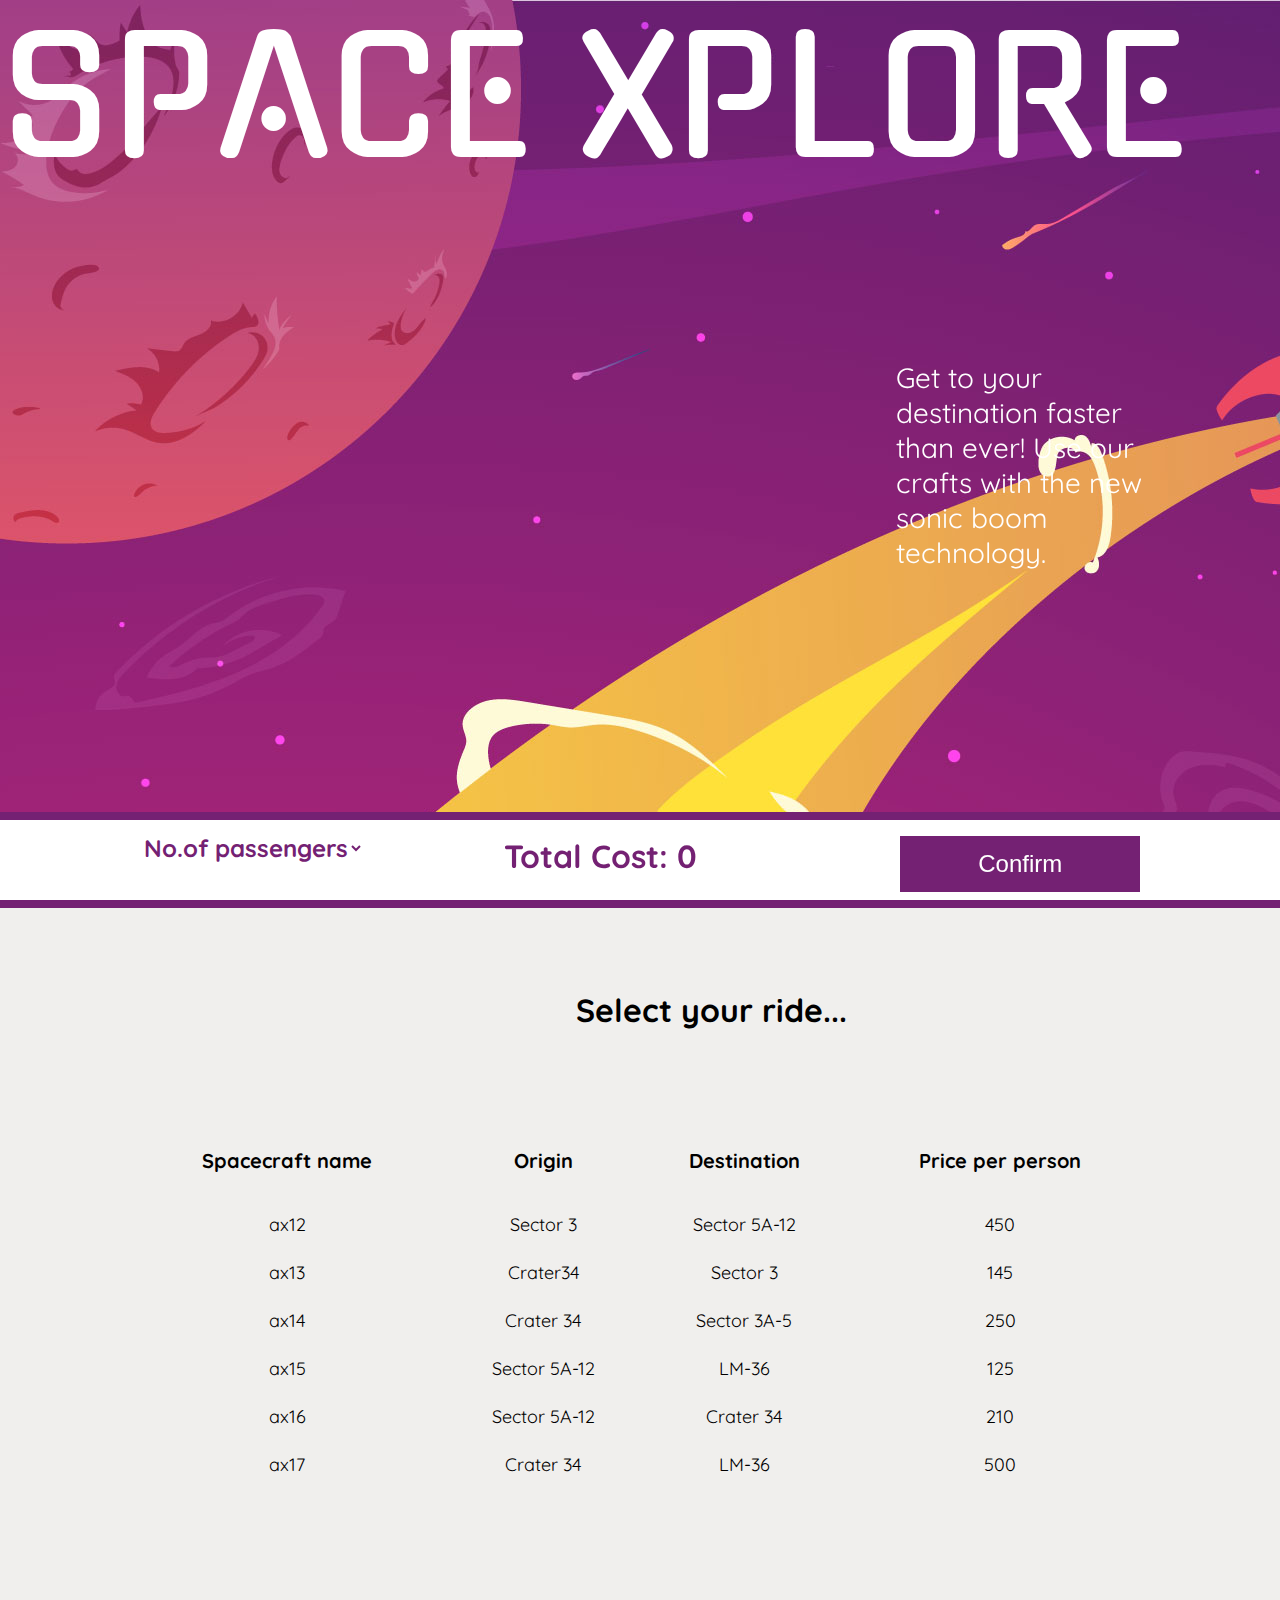
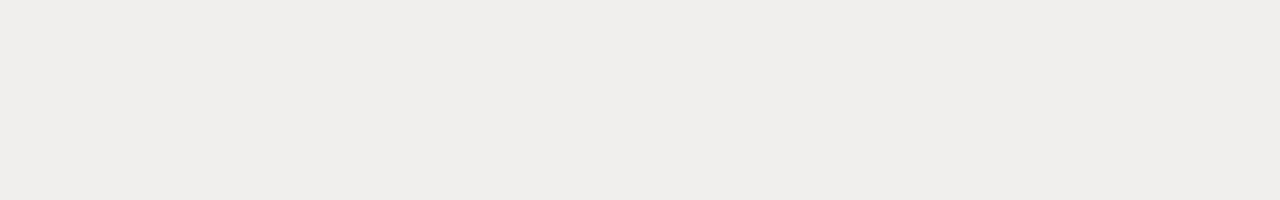
==== index.html @ 128b6494 "first submission" ====
<!DOCTYPE html>
<html lang="en">

<head>
    <meta charset="UTF-8">
    <meta name="viewport" content="width=device-width, initial-scale=1.0">
    <link href="https://fonts.googleapis.com/css2?family=Quicksand:wght@400;500;600;700&display=swap" rel="stylesheet">
    <link href="https://fonts.googleapis.com/css2?family=Gugi&display=swap" rel="stylesheet">
    <link rel="stylesheet" href="././css/index.css">
    <link rel="stylesheet" href="././css/common.css">
    <title>Space-Xplore</title>
</head>


<body>

    <div class="intro">
        <span id='space-xplore'>SPACE XPLORE</span>
        <p id='space-para'>Get to your destination faster than ever! Use our crafts with the new sonic boom technology.
        </p>
    </div>
    <div id="space-div">
        <h1>Select your ride...</h1>
        <table align="center
        " id='space-table'>
            <thead>
                <tr>
                    <td>Spacecraft name</td>
                    <td> Origin</td>
                    <td> Destination</td>
                    <td>Price per person</td>
                </tr>
            </thead>
            <tbody>

                <tr class="table-row" id='row1' data-id="row1" data-state="off">


                    <td>ax12</td>
                    <td>Sector 3</td>
                    <td>Sector 5A-12</td>
                    <td>450</td>


                </tr>


                <tr class="table-row" id='row2' data-id="row2" data-state="off">

                    <td>ax13</td>
                    <td>Crater34</td>
                    <td>Sector 3</td>
                    <td>145</td>

                </tr>

                <tr class="table-row" id='row3' data-id="row3" data-state="off">

                    <td>ax14</td>
                    <td>Crater 34</td>
                    <td>Sector 3A-5</td>
                    <td>250</td>

                </tr>
                <tr class="table-row" id='row4' data-id="row4" data-state="off">

                    <td>ax15</td>
                    <td>Sector 5A-12</td>
                    <td>LM-36 </td>
                    <td>125</td>

                </tr>
                <tr class="table-row" id='row5' data-id="row5" data-state="off">

                    <td>ax16</td>
                    <td>Sector 5A-12</td>
                    <td>Crater 34</td>
                    <td>210</td>

                </tr>
                <tr class="table-row" id='row6' data-id="row6" data-state="off">

                    <td>ax17</td>
                    <td>Crater 34</td>
                    <td>LM-36</td>
                    <td>500</td>

                </tr>

            </tbody>
        </table>


    </div>
    <div class="rec-generate">
        <div class="passengers">
            <select name="passengers-no" id="passengers-no">
                <option>No.of passengers</option>
                <option value="1">1</option>
                <option value="2">2</option>
                <option value="3">3</option>
                <option value="4">4</option>
                <option value="5">5</option>
            </select>

        </div>
        <span id='rec-total'">Total Cost: 0</span>
        <a href=" ./receipt.html"><button>Confirm</button></a>
    </div>
    <script src="././js/index.js"></script>
</body>


</html>
---- css/index.css ----
.intro{
    width:100%;
    height: 100vh;
    background: url('../images/2299682.jpg');
    background-attachment: fixed;
   
}

.intro span{
    font-family: 'Gugi',sans-serif;
    font-size:10rem;
    color:white;
    position: fixed;
    /* opacity: 1; */
    transition: 300ms ease-out;
   
    
}
.intro p{
    position: fixed;
    margin-top: 40vh;
    right:10vw;
    width: 20vw;
    color: white;
    font-size: 1.75rem;
    transition: 400ms ease-out;


}
#space-div{
    /* margin-top: 100px; */
    background:#f0efed;
    width: 100%;
    height:100vh;

   
  
    
}
#space-div h1{
    padding-top:10vh;
    margin-left:45%;
}

#space-table{
    /* position: relative; */
    margin-top:10vh;
    margin-left: 10% ;
    border-collapse: collapse;
    border-spacing: 0;
    text-align: center;
    width:80%;
    font-family: 'Quicksand',Arial, Helvetica, sans-serif;
}
#space-table thead{
    font-size: 1.25rem;
    font-weight: bold;
    height: 5rem;
    margin-bottom: 1rem;
}
.table-row{
    font-size:1.125rem;
    height: 3rem;
}
.table-row:hover{
    transition: 150ms ease;
    background: #742173;
    cursor: pointer;
    color:white
}


.rec-generate{
    position: fixed;
    bottom: 0px;
    width: 100%;
    height: 5rem;
    background: white;
    outline-style: solid;
    outline-width: 8px;
    outline-color: #742173;
    color: #742173;
    display:flex;
    justify-content: space-evenly;
}


.rec-generate span{
    /* position: relative; */
    margin-top:1rem;
    margin-right: 4rem;
    font-size:2rem;
    /* color:white; */
    font-weight: bold;
}
.rec-generate button{
    /* position: relative; */
    width: 15rem;
    height:3.5rem;
    margin-top: 1rem;
    font-size: 1.5rem;
    background: #742173;
    color:white;
    border:none;
    outline: none;
}
.rec-generate button:hover{
    transition: 150ms ease-in   ;
    color: #742173;
    outline-width: 5px ;
    outline-style: solid;
    outline-color: #742173;
    background-color: white;

}


#passengers-no{
    border:none;
    outline: none;
    background-color: transparent;
    width: 100%;
    height: 70%;
    text-align: center;
    text-align-last: center;
    font-family: 'Quicksand';
    font-size:1.5rem;
    font-weight: bold;
    color:#742173;
}
#passengers-no option{
    color:#742173;
    font-weight: bold;

  
}


@media (max-width:1100px) 
{/* tablet size*/
    .intro span{
        
        font-size:6rem; 
        margin-top:8vh;
        
    }
    
    .intro p{
       
        width: 40vw;
       
    
    
    }
    #space-div h1{
        margin-left: 35%;
    }
    #passengers-no{
        font-size:1rem;
    }
   
    .rec-generate span{
        /* position: relative; */
        margin-top:1.25rem;
        margin-right: 4rem;
        font-size:1.5rem;
        /* color:white; */
        font-weight: bold;
    }
    .rec-generate button{
        /* position: relative; */
        width: 10rem;
        height:2.5rem;
        margin-top: 1rem;
        font-size: 1.25rem;
        font-weight: bold;
       
    }
}

@media (max-width: 600px) 
{
    .intro span{
        font-size:4rem;
        left:5vw;
        
    }
    .intro p{
   
        right:0;
        width: 80%;
        left:5vw;
  
        font-size: 1.85rem;
 
    }
    #space-div h1{
        font-size: 1.85rem;
        margin-left: 30%;
    }
    #space-table thead{
        font-size: 1.0rem;
        font-weight: bold;
        height: 8rem;
        margin-bottom: 2rem;
    }
    .table-row{
        font-size:0.9rem;
        height: 4rem;
        margin-bottom: 2rem;
    }
    #passengers-no{
        font-size:0.8rem;
    }
   
    .rec-generate span{
        /* position: relative; */
        margin-top:1.25rem;
        margin-right: 4rem;
        font-size:1rem;
        /* color:white; */
        font-weight: bold;
    }
    .rec-generate button{
        /* position: relative; */
        width: 8rem;
        height:2.5rem;
        margin-top: 1rem;
        font-size: 1rem;
        font-weight: bold;
        /* background: #742173;
        color:white;
        border:none;
        outline: none; */
    }
}
---- css/common.css ----
*{
    border:0;
    padding: 0;
    margin: 0;
    
}
body{
    font-family: 'Quicksand',arial;
    min-width: 360px;
    /* background: blue; */
}

body::-webkit-scrollbar {
    width: 0.75rem;
}

body::-webkit-scrollbar-track {
    background: #a262b6;
}

body::-webkit-scrollbar-thumb {
    background: #742173;
}
button:hover{
    transition: 150ms ease-in   ;
    color: #742173;
    outline-width: 5px ;
    outline-style: solid;
    outline-color: #742173;
    background-color: white;

}
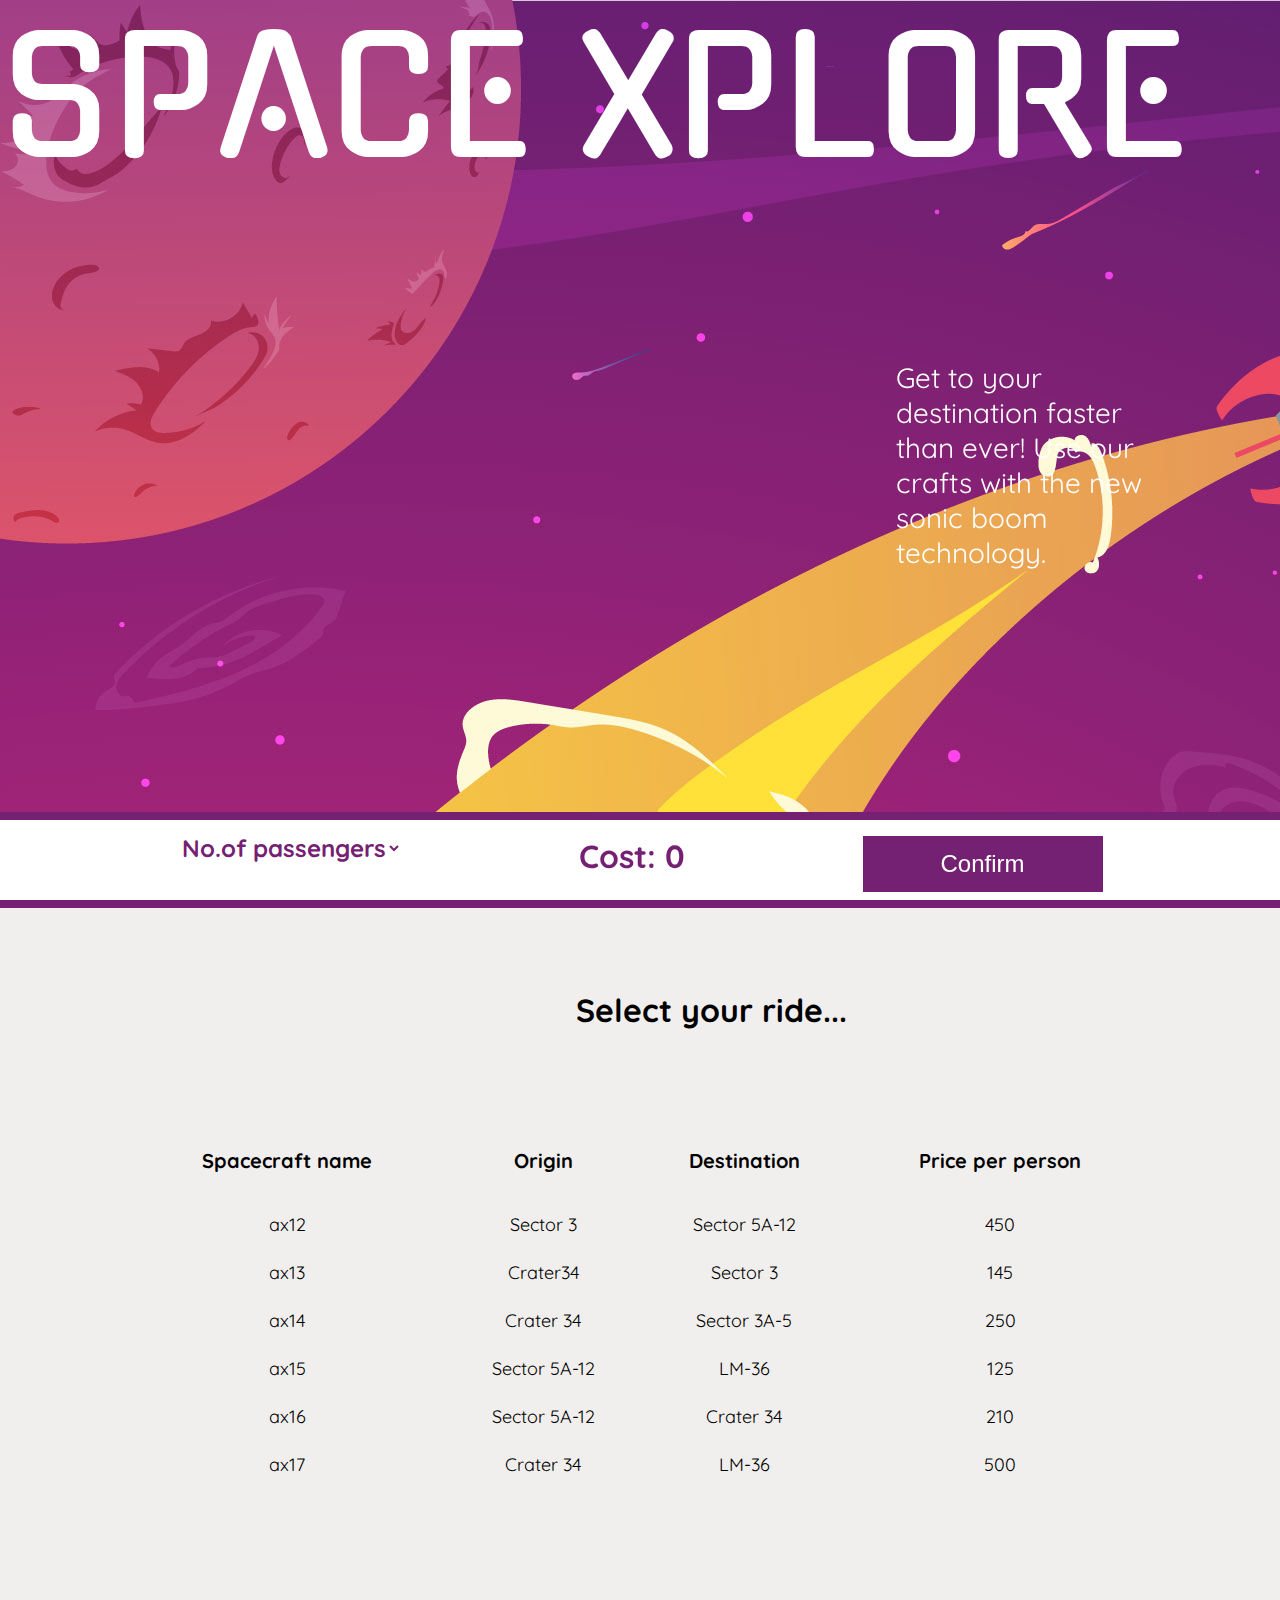
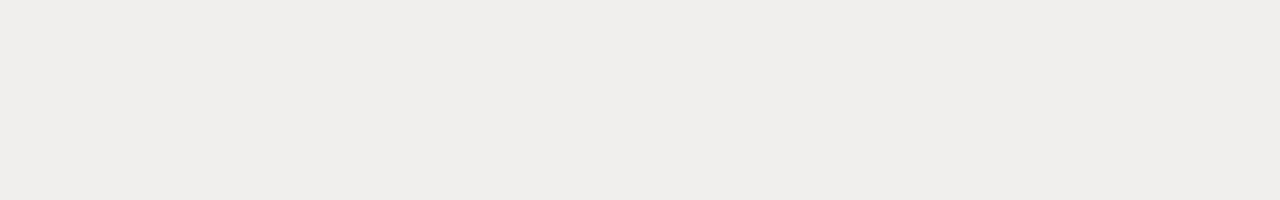
==== commit 64d81774: "fixed responsive design" ====
--- a/index.html
+++ b/index.html
@@ -21,8 +21,7 @@
     </div>
     <div id="space-div">
         <h1>Select your ride...</h1>
-        <table align="center
-        " id='space-table'>
+        <table id='space-table'>
             <thead>
                 <tr>
                     <td>Spacecraft name</td>
@@ -104,7 +103,7 @@
             </select>
 
         </div>
-        <span id='rec-total'">Total Cost: 0</span>
+        <span id='rec-total'">Cost: 0</span>
         <a href=" ./receipt.html"><button>Confirm</button></a>
     </div>
     <script src="././js/index.js"></script>
--- a/css/index.css
+++ b/css/index.css
@@ -91,7 +91,7 @@
 .rec-generate span{
     /* position: relative; */
     margin-top:1rem;
-    margin-right: 4rem;
+    
     font-size:2rem;
     /* color:white; */
     font-weight: bold;
@@ -139,7 +139,7 @@
 }
 
 
-@media (max-width:1100px) 
+@media  (max-width:1200px) and (min-width:481px)
 {/* tablet size*/
     .intro span{
         
@@ -165,7 +165,7 @@
     .rec-generate span{
         /* position: relative; */
         margin-top:1.25rem;
-        margin-right: 4rem;
+        
         font-size:1.5rem;
         /* color:white; */
         font-weight: bold;
@@ -181,10 +181,11 @@
     }
 }
 
-@media (max-width: 600px) 
+@media (max-width: 480px) 
 {
     .intro span{
         font-size:4rem;
+        margin-top: 5vh;
         left:5vw;
         
     }
@@ -192,14 +193,14 @@
    
         right:0;
         width: 80%;
-        left:5vw;
+       left:5vw;
   
         font-size: 1.85rem;
  
     }
     #space-div h1{
-        font-size: 1.85rem;
-        margin-left: 30%;
+        /* font-size: 1.85rem; */
+        margin-left: 25%;
     }
     #space-table thead{
         font-size: 1.0rem;
@@ -219,7 +220,7 @@
     .rec-generate span{
         /* position: relative; */
         margin-top:1.25rem;
-        margin-right: 4rem;
+       
         font-size:1rem;
         /* color:white; */
         font-weight: bold;
--- a/css/common.css
+++ b/css/common.css
@@ -6,7 +6,7 @@
 }
 body{
     font-family: 'Quicksand',arial;
-    min-width: 360px;
+    /* min-width: 500px; */
     /* background: blue; */
 }
 
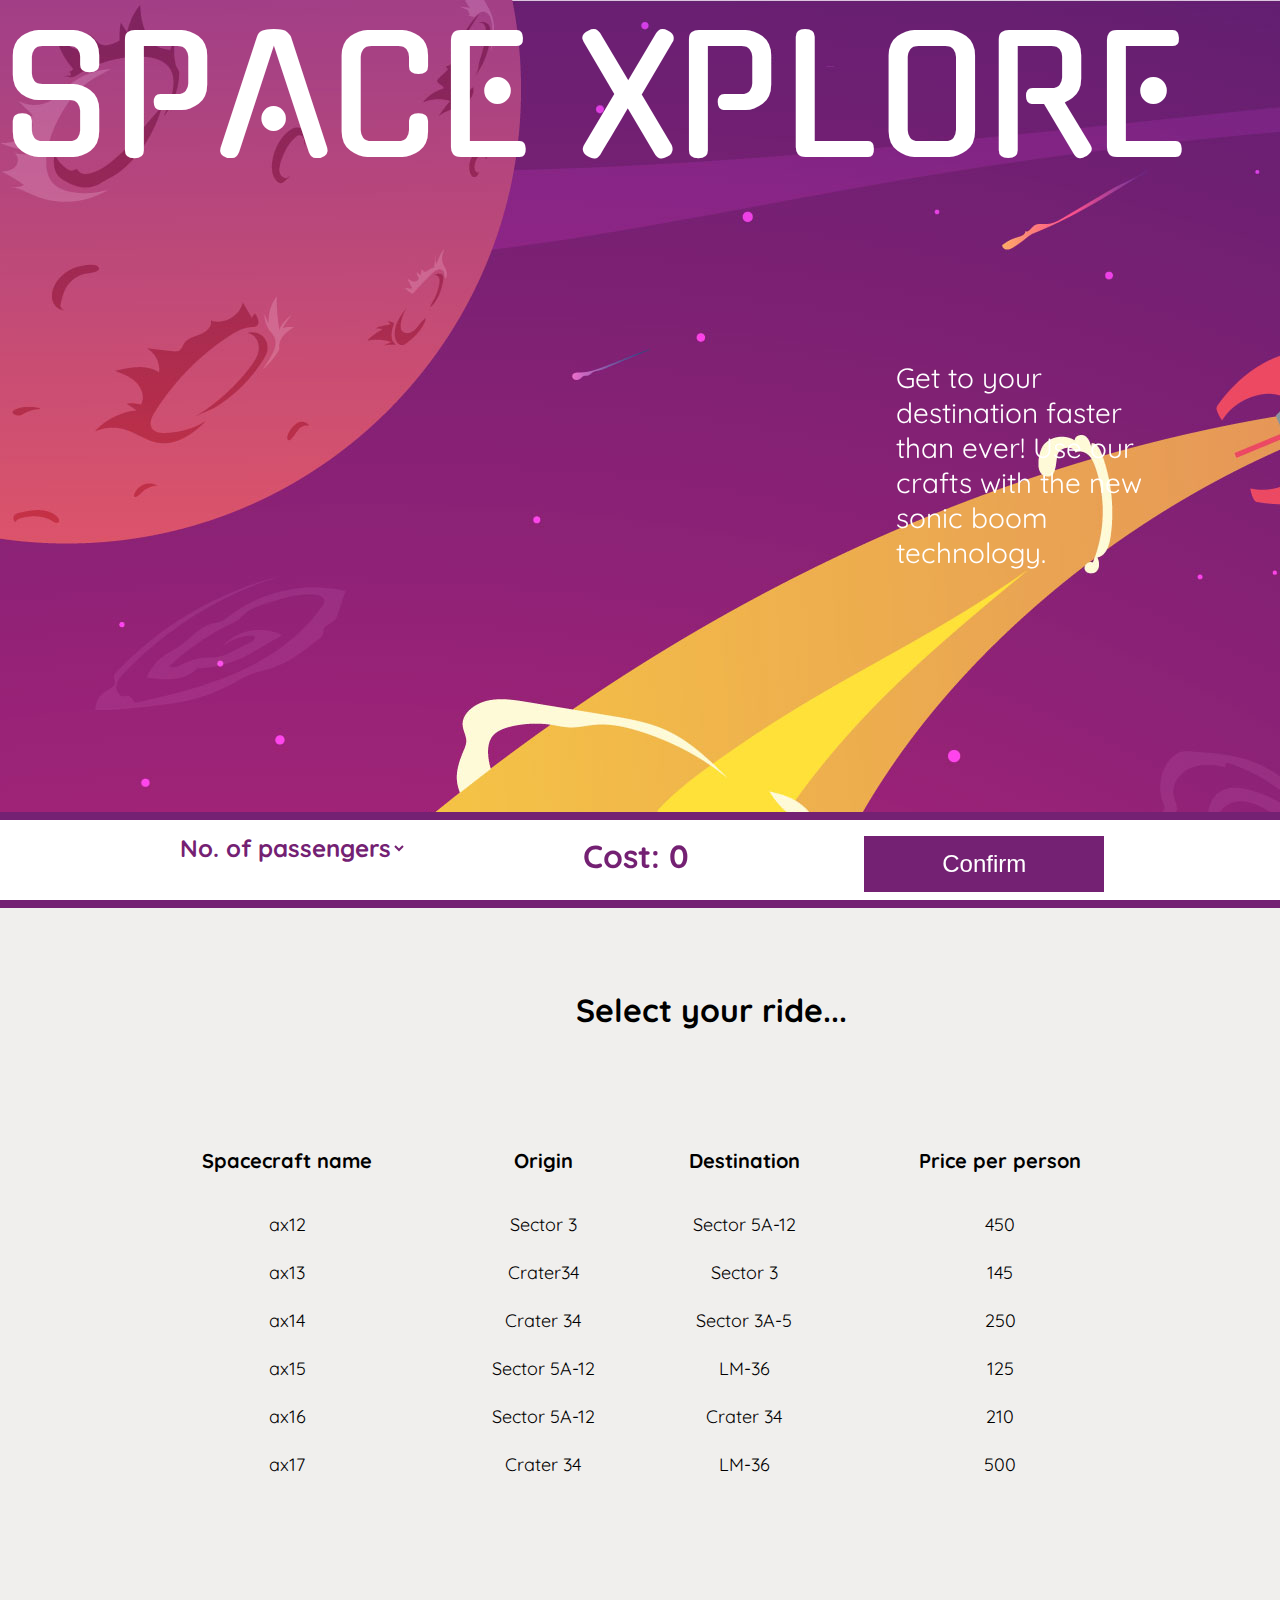
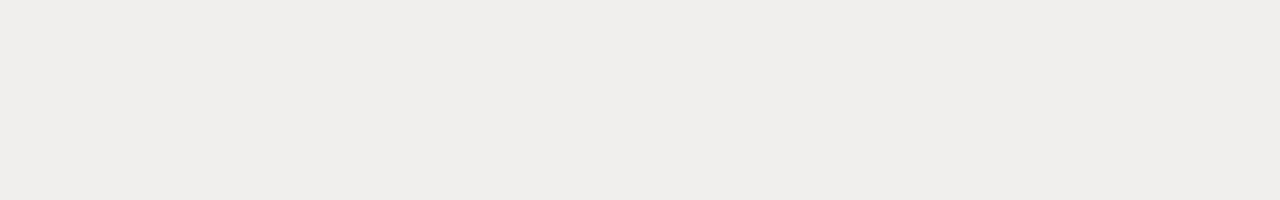
==== commit 4ad78359: "fixed cost display" ====
--- a/index.html
+++ b/index.html
@@ -94,7 +94,7 @@
     <div class="rec-generate">
         <div class="passengers">
             <select name="passengers-no" id="passengers-no">
-                <option>No.of passengers</option>
+                <option>No. of passengers</option>
                 <option value="1">1</option>
                 <option value="2">2</option>
                 <option value="3">3</option>
